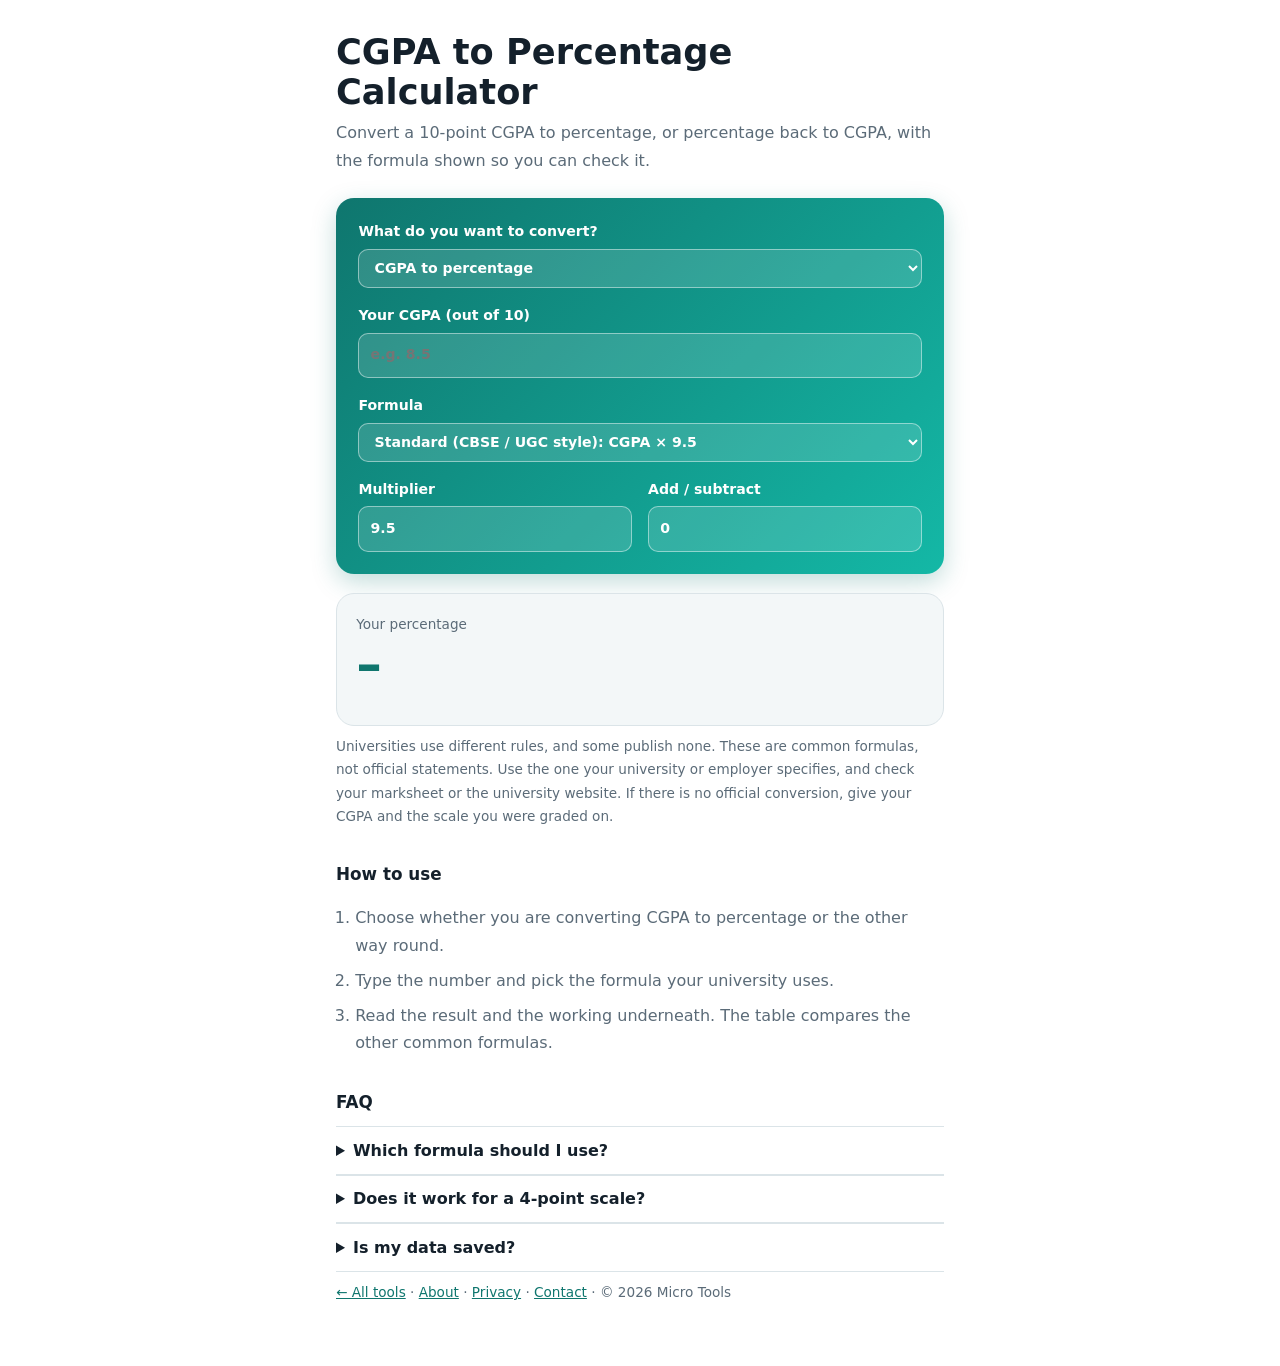
==== tools/cgpa-to-percentage/index.html @ b3215db8 "Add custom domain easyhisaab.com: CNAME file + update canonical URLs, sitemap, robots.txt" ====
<!doctype html>
<html lang="en">
<head>
<meta charset="utf-8">
<meta name="viewport" content="width=device-width, initial-scale=1, viewport-fit=cover">
<title>CGPA to Percentage Calculator (10-Point Scale) | Free, Instant</title>
<meta name="description" content="Convert CGPA to percentage and percentage back to CGPA. Choose the standard 9.5 formula, VTU, Mumbai University or your own. Free and private.">
<link rel="canonical" href="https://easyhisaab.com/tools/cgpa-to-percentage/">
<link rel="stylesheet" href="../../assets/style.css">
<style>
main.c{--fg:#14202b;--mut:#5b6b78;--bd:#dbe4e8;--card:#f3f7f8;--ac:#0f766e;max-width:640px;margin:0 auto;padding:2rem 1rem 3rem;color:var(--fg)}
@media(prefers-color-scheme:dark){main.c{--fg:#e5edf1;--mut:#92a4af;--bd:#283740;--card:#162027;--ac:#34d3c1}}
main.c h1{font-size:clamp(1.6rem,5vw,2.2rem);line-height:1.15;margin:0 0 .4rem}
.c .lead{color:var(--mut);margin:0 0 1.5rem}
.c-card{background:linear-gradient(135deg,#0f766e,#14b8a6);color:#fff;border-radius:18px;padding:1.4rem;display:grid;grid-template-columns:1fr 1fr;gap:1rem;box-shadow:0 8px 24px rgba(15,118,110,.25)}
.c-card .full{grid-column:1/-1}
main.c .c-card label{display:block;font-size:.88rem;font-weight:600;color:#fff!important}
.c-card input,.c-card select{color-scheme:dark;width:100%;margin-top:.3rem;padding:.6rem .7rem;font:inherit;color:#fff;background:rgba(255,255,255,.14);border:1px solid rgba(255,255,255,.45);border-radius:10px}
.c-card select option{color:#000}
.c-card input:focus-visible,.c-card select:focus-visible{outline:3px solid #fff;outline-offset:2px}
.c-res{margin-top:1.2rem;border:1px solid var(--bd);background:var(--card);border-radius:18px;padding:1.2rem}
.c-big{font-size:clamp(2.2rem,9vw,3.2rem);font-weight:800;color:var(--ac);line-height:1.1;font-variant-numeric:tabular-nums}
.c-note{color:var(--mut);font-size:.85rem;margin-top:.6rem}
.c-res table{width:100%;border-collapse:collapse;margin-top:.8rem;font-variant-numeric:tabular-nums}
.c-res td{padding:.45rem 0;border-bottom:1px solid var(--bd)}.c-res td:last-child{text-align:right;font-weight:600}
.c h3.h{font-size:1.05rem;margin:2rem 0 .6rem}
.c details{border-bottom:1px solid var(--bd);padding:.6rem 0}.c summary{cursor:pointer;font-weight:600}
@media(max-width:520px){.c-card{grid-template-columns:1fr}}
</style>
</head>
<body>
<main class="c">
<h1>CGPA to Percentage Calculator</h1>
<p class="lead">Convert a 10-point CGPA to percentage, or percentage back to CGPA, with the formula shown so you can check it.</p>

<div class="c-card" role="group" aria-label="Conversion details">
<label class="full">What do you want to convert?<select id="mode"><option value="fwd">CGPA to percentage</option><option value="rev">Percentage to CGPA</option></select></label>
<label class="full"><span id="vlabel">Your CGPA (out of 10)</span><input id="val" type="number" min="0" max="100" step="0.01" inputmode="decimal" placeholder="e.g. 8.5"></label>
<label class="full">Formula<select id="method">
<option value="cbse">Standard (CBSE / UGC style): CGPA × 9.5</option>
<option value="ten">Simple: CGPA × 10</option>
<option value="vtu">VTU: (CGPA − 0.75) × 10</option>
<option value="mum">Mumbai University: 7.1 × CGPA + 11</option>
<option value="custom">My own formula</option></select></label>
<label id="cmw" hidden>Multiplier<input id="cm" type="number" step="0.01" value="9.5"></label>
<label id="cow" hidden>Add / subtract<input id="co" type="number" step="0.01" value="0"></label>
</div>

<section class="c-res" aria-live="polite">
<div class="c-note" style="margin:0" id="rl">Result</div>
<div class="c-big" id="big">–</div>
<div class="c-note" id="how"></div>
<table id="cmp"></table>
</section>

<p class="c-note">Universities use different rules, and some publish none. These are common formulas, not official statements. Use the one your university or employer specifies, and check your marksheet or the university website. If there is no official conversion, give your CGPA and the scale you were graded on.</p>

<!-- AD SLOT: place ad code here later -->

<h3 class="h">How to use</h3>
<ol>
<li>Choose whether you are converting CGPA to percentage or the other way round.</li>
<li>Type the number and pick the formula your university uses.</li>
<li>Read the result and the working underneath. The table compares the other common formulas.</li>
</ol>

<h3 class="h">FAQ</h3>
<details><summary>Which formula should I use?</summary><p>The one your university or the organisation asking for it specifies. Many places accept CGPA × 9.5 when there is no official rule, but that is not universal.</p></details>
<details><summary>Does it work for a 4-point scale?</summary><p>No. This tool is for 10-point CGPA systems.</p></details>
<details><summary>Is my data saved?</summary><p>No. Everything is calculated in your browser and nothing is uploaded or stored.</p></details>
<p class="c-note"><a href="../../index.html">&larr; All tools</a> &middot; <a href="../../index.html#about">About</a> &middot; <a href="../../index.html#privacy">Privacy</a> &middot; <a href="../../index.html#contact">Contact</a> &middot; &copy; <span data-year></span> Micro Tools</p>
</main>
<script src="../../assets/common.js"></script>
<script src="app.js"></script>
</body>
</html>
---- assets/style.css ----
:root{color-scheme:light dark;--bg:#fff;--fg:#1c2529;--mut:#6b7a80;--bd:#e4eaec;--ac:#0d9488;--acfg:#fff}
@media(prefers-color-scheme:dark){:root{--bg:#0f1417;--fg:#e6edef;--mut:#8d9ea5;--bd:#232d32;--ac:#2dd4bf;--acfg:#05201d}}
*{box-sizing:border-box}
html{padding-top:env(safe-area-inset-top,0)}
body{margin:0;background:var(--bg);color:var(--fg);font:16px/1.7 system-ui,-apple-system,"Segoe UI",Roboto,sans-serif}
a{color:var(--ac)}
:focus-visible{outline:2px solid var(--ac);outline-offset:3px}
.wrap{max-width:560px;margin:0 auto;padding:0 1.25rem}
header.site .wrap{padding:1.5rem 1.25rem 0}
header.site a{font-weight:600;text-decoration:none;color:var(--ac);letter-spacing:.02em}
h1{font-size:clamp(1.6rem,5vw,2rem);font-weight:600;line-height:1.2;margin:3rem 0 .75rem}
h2{font-size:1.05rem;font-weight:600;margin:3.5rem 0 1rem}
h3{font-weight:600}
.lead{color:var(--mut);margin:0 0 2rem}
.panel{border-top:1px solid var(--bd);padding:1.25rem 0;margin:0}
form.grid{display:grid;grid-template-columns:1fr;gap:1.25rem}
label{display:block;font-size:.85rem;color:var(--mut)}
input,select{width:100%;margin-top:.35rem;padding:.6rem 0;font:inherit;color:var(--fg);background:transparent;border:0;border-bottom:1px solid var(--bd);border-radius:0}
input:focus,select:focus{outline:0;border-bottom-color:var(--ac)}
select option{background:var(--bg);color:var(--fg)}
button,.btn{font:inherit;cursor:pointer;padding:.45rem 0;border:0;background:none;color:var(--ac)}
button:hover,.btn:hover{text-decoration:underline}
button.primary{padding:.7rem 1.75rem;background:var(--ac);color:var(--acfg);border-radius:999px;font-weight:600}
button.primary:hover{text-decoration:none;opacity:.9}
button.danger{color:var(--mut)}
.row{display:flex;flex-wrap:wrap;gap:.5rem 1.25rem;align-items:center}
form .row{margin-top:.5rem}
.totals{display:flex;flex-wrap:wrap;gap:1rem 2.5rem;color:var(--mut);font-size:.9rem}
.totals b{font-size:1.4rem;font-weight:600;color:var(--fg);display:block;font-variant-numeric:tabular-nums}
ul.subs{list-style:none;margin:0;padding:0}
.sub{display:grid;grid-template-columns:3.5rem 1fr;gap:1rem;padding:1.25rem 0;border-top:1px solid var(--bd)}
.sub.off{opacity:.55}
.days{line-height:1}
.days b{display:block;font-size:1.9rem;font-weight:600;font-variant-numeric:tabular-nums}
.urgent .days b,.soon .days b{color:var(--ac)}
.days small{color:var(--mut);font-size:.75rem}
.sub h3{margin:0;font-size:1rem}
.meta{color:var(--mut);font-size:.875rem;margin:.1rem 0 .5rem}
.sub .row button{font-size:.875rem;padding:.2rem 0}
.empty{color:var(--mut);padding:1rem 0}
details{border-top:1px solid var(--bd);padding:.75rem 0}summary{cursor:pointer}
details p{color:var(--mut);margin:.5rem 0 0}
ol{padding-left:1.2rem;color:var(--mut)}li{margin-bottom:.5rem}
footer{margin:4rem 0 3rem;color:var(--mut);font-size:.85rem}
.alert{display:grid;grid-template-columns:2.5rem 1fr;gap:1rem;padding:1.25rem;margin-bottom:1rem;border:1px solid var(--ac);border-radius:12px}
.alert .em{font-size:1.8rem;line-height:1}
.alert h3{margin:0;font-size:1rem}.alert p{margin:.2rem 0 .7rem;color:var(--mut)}
.alert img{max-width:100%;max-height:160px;border-radius:8px;display:block;margin:.4rem 0}
.alert .row button{font-size:.875rem;padding:.2rem 0}
.rain{font-size:1.3rem;letter-spacing:.3rem;white-space:nowrap;overflow:hidden;margin-bottom:.6rem}
@media(prefers-reduced-motion:no-preference){
.alert .em{display:inline-block;animation:bob 1.4s ease-in-out infinite}.st3 .em{animation-name:shake}.rain{animation:slide 6s linear infinite}
@keyframes bob{50%{transform:translateY(-4px)}}@keyframes shake{25%{transform:rotate(-8deg)}75%{transform:rotate(8deg)}}@keyframes slide{from{transform:translateX(-30%)}to{transform:translateX(0)}}}
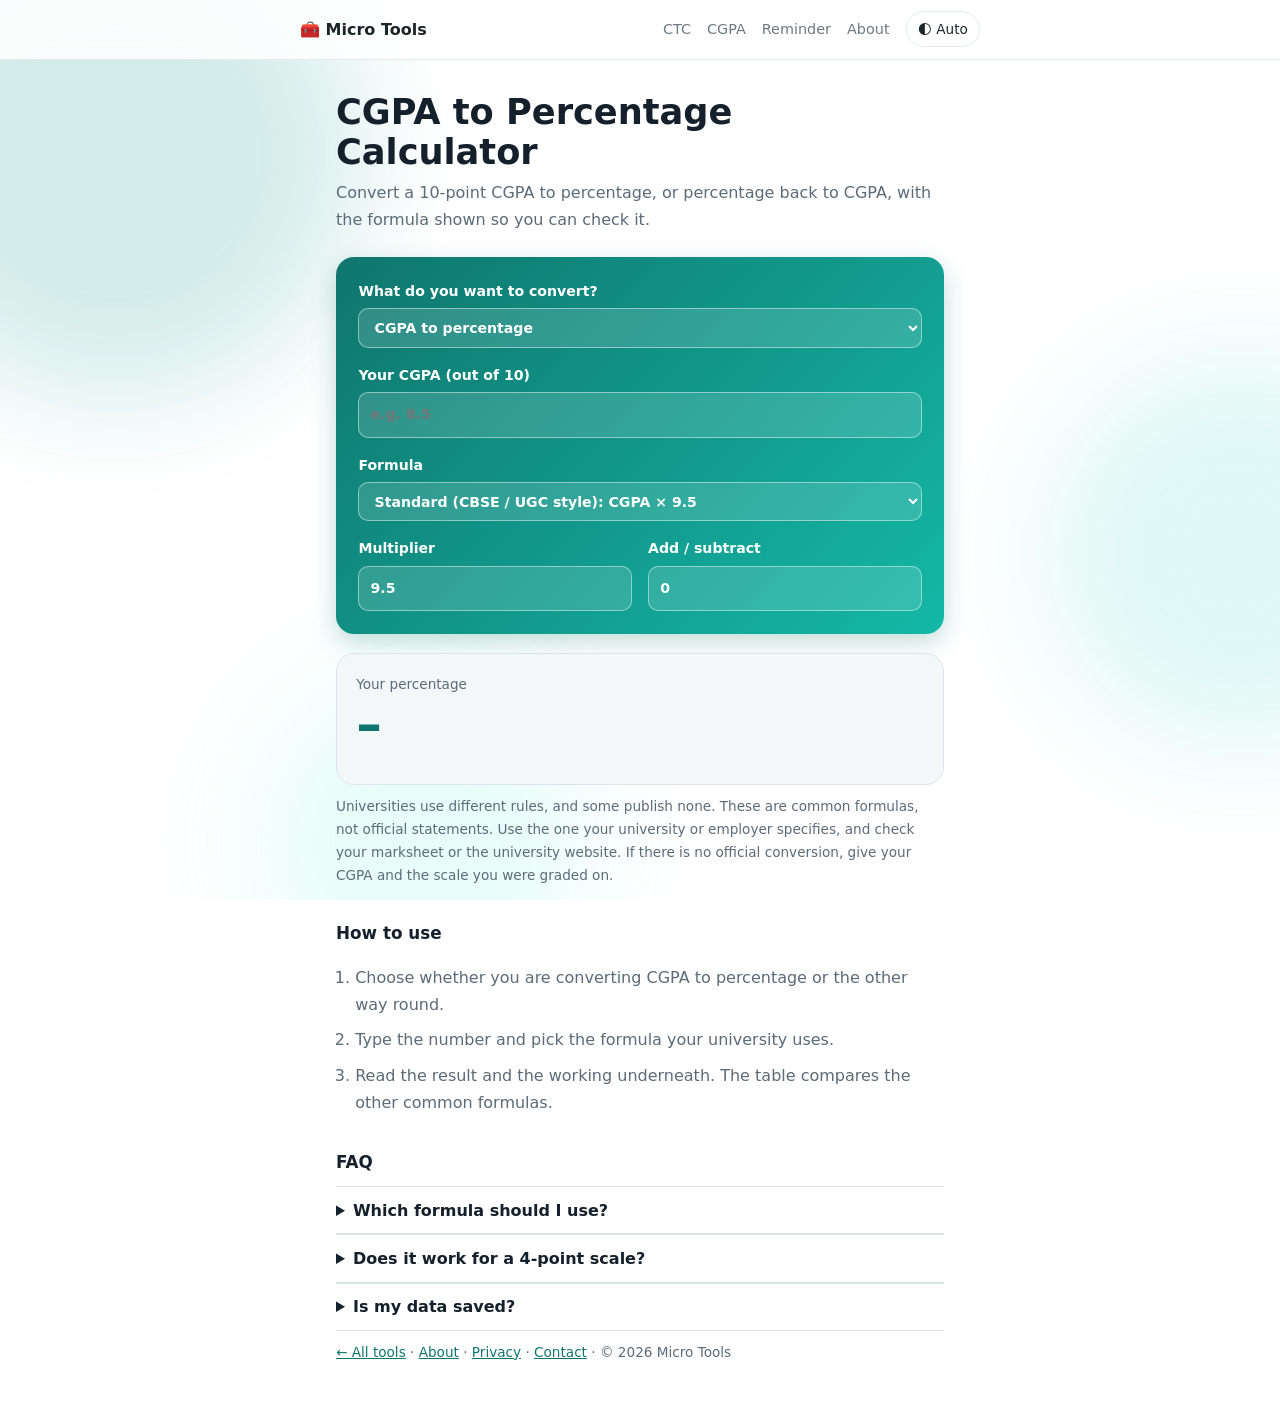
==== commit 8b6ddbcd: "Add sticky nav bar, manual light/dark theme toggle, and floating blob background" ====
--- a/tools/cgpa-to-percentage/index.html
+++ b/tools/cgpa-to-percentage/index.html
@@ -3,13 +3,26 @@
 <head>
 <meta charset="utf-8">
 <meta name="viewport" content="width=device-width, initial-scale=1, viewport-fit=cover">
+<script>(()=>{try{const m=localStorage.getItem('theme');if(m&&m!=='auto')document.documentElement.setAttribute('data-theme',m);}catch(e){}})();</script>
 <title>CGPA to Percentage Calculator (10-Point Scale) | Free, Instant</title>
 <meta name="description" content="Convert CGPA to percentage and percentage back to CGPA. Choose the standard 9.5 formula, VTU, Mumbai University or your own. Free and private.">
 <link rel="canonical" href="https://easyhisaab.com/tools/cgpa-to-percentage/">
+<link rel="icon" href="../../assets/favicon.svg" type="image/svg+xml">
+<meta property="og:type" content="website">
+<meta property="og:site_name" content="Micro Tools">
+<meta property="og:title" content="CGPA to Percentage Calculator (10-Point Scale) | Free, Instant">
+<meta property="og:description" content="Convert CGPA to percentage and percentage back to CGPA. Choose the standard 9.5 formula, VTU, Mumbai University or your own. Free and private.">
+<meta property="og:url" content="https://easyhisaab.com/tools/cgpa-to-percentage/">
+<meta name="twitter:card" content="summary">
+<meta name="twitter:title" content="CGPA to Percentage Calculator (10-Point Scale) | Free, Instant">
+<meta name="twitter:description" content="Convert CGPA to percentage and percentage back to CGPA. Choose the standard 9.5 formula, VTU, Mumbai University or your own. Free and private.">
+<script async src="https://pagead2.googlesyndication.com/pagead/js/adsbygoogle.js?client=ca-pub-5302080091133131" crossorigin="anonymous"></script>
 <link rel="stylesheet" href="../../assets/style.css">
 <style>
 main.c{--fg:#14202b;--mut:#5b6b78;--bd:#dbe4e8;--card:#f3f7f8;--ac:#0f766e;max-width:640px;margin:0 auto;padding:2rem 1rem 3rem;color:var(--fg)}
 @media(prefers-color-scheme:dark){main.c{--fg:#e5edf1;--mut:#92a4af;--bd:#283740;--card:#162027;--ac:#34d3c1}}
+html[data-theme="dark"] main.c{--fg:#e5edf1;--mut:#92a4af;--bd:#283740;--card:#162027;--ac:#34d3c1}
+html[data-theme="light"] main.c{--fg:#14202b;--mut:#5b6b78;--bd:#dbe4e8;--card:#f3f7f8;--ac:#0f766e}
 main.c h1{font-size:clamp(1.6rem,5vw,2.2rem);line-height:1.15;margin:0 0 .4rem}
 .c .lead{color:var(--mut);margin:0 0 1.5rem}
 .c-card{background:linear-gradient(135deg,#0f766e,#14b8a6);color:#fff;border-radius:18px;padding:1.4rem;display:grid;grid-template-columns:1fr 1fr;gap:1rem;box-shadow:0 8px 24px rgba(15,118,110,.25)}
@@ -29,6 +42,17 @@
 </style>
 </head>
 <body>
+<div class="bg-blobs" aria-hidden="true"><span></span><span></span><span></span></div>
+<nav class="site"><div class="wrap">
+<a class="brand" href="../../index.html">🧰 Micro Tools</a>
+<div class="links">
+<a href="../ctc-to-inhand/">CTC</a>
+<a href="../cgpa-to-percentage/">CGPA</a>
+<a href="../subscription-reminder/">Reminder</a>
+<a href="../../index.html#about">About</a>
+</div>
+<button type="button" id="themeToggle" aria-label="Toggle theme">🌓 Auto</button>
+</div></nav>
 <main class="c">
 <h1>CGPA to Percentage Calculator</h1>
 <p class="lead">Convert a 10-point CGPA to percentage, or percentage back to CGPA, with the formula shown so you can check it.</p>
@@ -55,8 +79,6 @@
 
 <p class="c-note">Universities use different rules, and some publish none. These are common formulas, not official statements. Use the one your university or employer specifies, and check your marksheet or the university website. If there is no official conversion, give your CGPA and the scale you were graded on.</p>
 
-<!-- AD SLOT: place ad code here later -->
-
 <h3 class="h">How to use</h3>
 <ol>
 <li>Choose whether you are converting CGPA to percentage or the other way round.</li>
--- a/assets/style.css
+++ b/assets/style.css
@@ -1,8 +1,28 @@
-:root{color-scheme:light dark;--bg:#fff;--fg:#1c2529;--mut:#6b7a80;--bd:#e4eaec;--ac:#0d9488;--acfg:#fff}
-@media(prefers-color-scheme:dark){:root{--bg:#0f1417;--fg:#e6edef;--mut:#8d9ea5;--bd:#232d32;--ac:#2dd4bf;--acfg:#05201d}}
+:root{color-scheme:light dark;--bg:#fff;--fg:#1c2529;--mut:#6b7a80;--bd:#e4eaec;--ac:#0d9488;--acfg:#fff;--blob1:#0d948833;--blob2:#2dd4bf2e;--blob3:#5eead42b}
+@media(prefers-color-scheme:dark){:root{--bg:#0f1417;--fg:#e6edef;--mut:#8d9ea5;--bd:#232d32;--ac:#2dd4bf;--acfg:#05201d;--blob1:#2dd4bf26;--blob2:#0d948833;--blob3:#5eead41f}}
+html[data-theme="light"]{color-scheme:light;--bg:#fff;--fg:#1c2529;--mut:#6b7a80;--bd:#e4eaec;--ac:#0d9488;--acfg:#fff;--blob1:#0d948833;--blob2:#2dd4bf2e;--blob3:#5eead42b}
+html[data-theme="dark"]{color-scheme:dark;--bg:#0f1417;--fg:#e6edef;--mut:#8d9ea5;--bd:#232d32;--ac:#2dd4bf;--acfg:#05201d;--blob1:#2dd4bf26;--blob2:#0d948833;--blob3:#5eead41f}
 *{box-sizing:border-box}
 html{padding-top:env(safe-area-inset-top,0)}
-body{margin:0;background:var(--bg);color:var(--fg);font:16px/1.7 system-ui,-apple-system,"Segoe UI",Roboto,sans-serif}
+body{margin:0;background:var(--bg);color:var(--fg);font:16px/1.7 system-ui,-apple-system,"Segoe UI",Roboto,sans-serif;position:relative;min-height:100vh}
+.bg-blobs{position:fixed;inset:0;z-index:-1;overflow:hidden;pointer-events:none}
+.bg-blobs span{position:absolute;border-radius:50%;filter:blur(60px);opacity:.9}
+.bg-blobs span:nth-child(1){width:38vmax;height:38vmax;background:var(--blob1);top:-10%;left:-10%;animation:float1 22s ease-in-out infinite}
+.bg-blobs span:nth-child(2){width:30vmax;height:30vmax;background:var(--blob2);top:40%;right:-12%;animation:float2 26s ease-in-out infinite}
+.bg-blobs span:nth-child(3){width:26vmax;height:26vmax;background:var(--blob3);bottom:-12%;left:20%;animation:float3 30s ease-in-out infinite}
+@keyframes float1{0%,100%{transform:translate(0,0) scale(1)}50%{transform:translate(6vw,8vh) scale(1.12)}}
+@keyframes float2{0%,100%{transform:translate(0,0) scale(1)}50%{transform:translate(-7vw,6vh) scale(1.08)}}
+@keyframes float3{0%,100%{transform:translate(0,0) scale(1)}50%{transform:translate(5vw,-7vh) scale(1.1)}}
+@media(prefers-reduced-motion:reduce){.bg-blobs span{animation:none}}
+nav.site{position:sticky;top:0;z-index:10;background:var(--bg);background:color-mix(in srgb,var(--bg) 85%,transparent);backdrop-filter:blur(10px);border-bottom:1px solid var(--bd)}
+nav.site .wrap{max-width:720px;margin:0 auto;padding:.7rem 1.25rem;display:flex;align-items:center;gap:1rem;flex-wrap:wrap}
+nav.site .brand{font-weight:700;text-decoration:none;color:var(--fg);display:flex;align-items:center;gap:.4rem;margin-right:auto}
+nav.site .links{display:flex;gap:1rem;flex-wrap:wrap;font-size:.9rem}
+nav.site .links a{text-decoration:none;color:var(--mut);font-weight:500}
+nav.site .links a:hover{color:var(--ac)}
+#themeToggle{font:inherit;cursor:pointer;border:1px solid var(--bd);background:var(--card,transparent);color:var(--fg);border-radius:999px;padding:.35rem .7rem;font-size:.85rem;display:flex;align-items:center;gap:.3rem}
+#themeToggle:hover{border-color:var(--ac)}
+@media(max-width:560px){nav.site .links{font-size:.82rem;gap:.7rem}}
 a{color:var(--ac)}
 :focus-visible{outline:2px solid var(--ac);outline-offset:3px}
 .wrap{max-width:560px;margin:0 auto;padding:0 1.25rem}
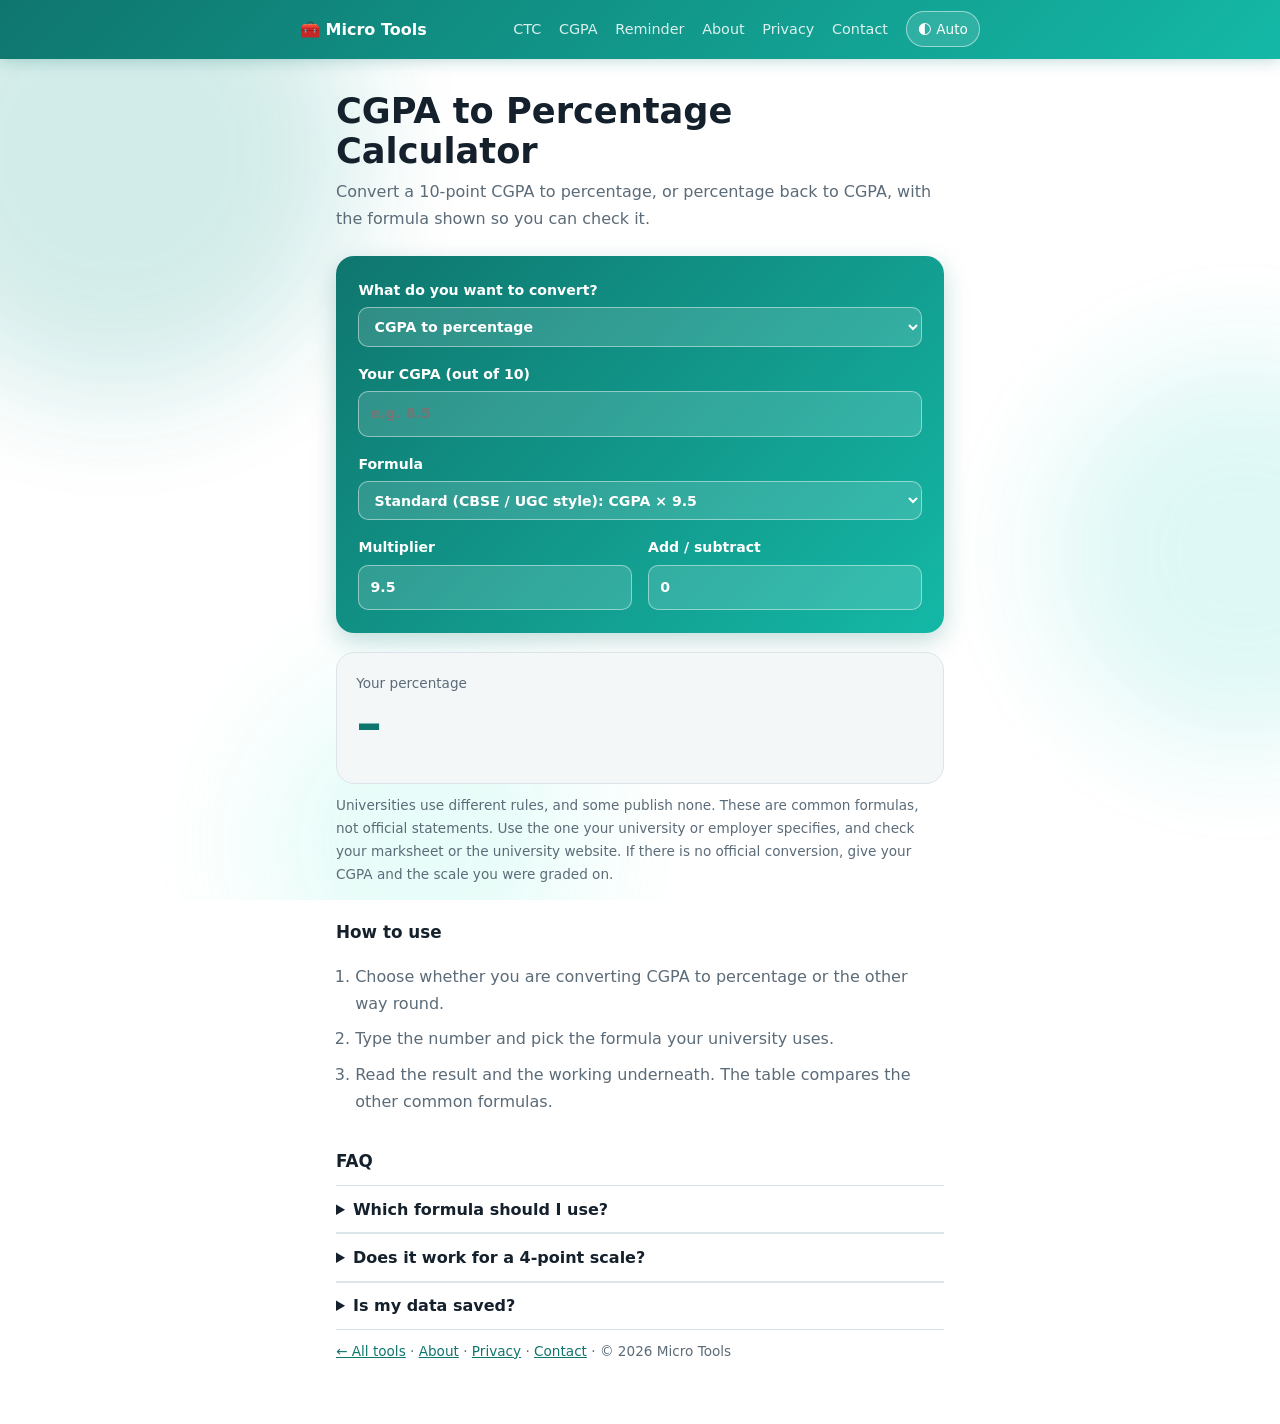
==== commit c4803c60: "Nav bar polish: colored gradient, left/right layout, Privacy/Contact links, fix hover underline; add" ====
--- a/tools/cgpa-to-percentage/index.html
+++ b/tools/cgpa-to-percentage/index.html
@@ -45,13 +45,17 @@
 <div class="bg-blobs" aria-hidden="true"><span></span><span></span><span></span></div>
 <nav class="site"><div class="wrap">
 <a class="brand" href="../../index.html">🧰 Micro Tools</a>
+<div class="right">
 <div class="links">
 <a href="../ctc-to-inhand/">CTC</a>
 <a href="../cgpa-to-percentage/">CGPA</a>
 <a href="../subscription-reminder/">Reminder</a>
 <a href="../../index.html#about">About</a>
+<a href="../../index.html#privacy">Privacy</a>
+<a href="../../index.html#contact">Contact</a>
 </div>
 <button type="button" id="themeToggle" aria-label="Toggle theme">🌓 Auto</button>
+</div>
 </div></nav>
 <main class="c">
 <h1>CGPA to Percentage Calculator</h1>
--- a/assets/style.css
+++ b/assets/style.css
@@ -6,23 +6,24 @@
 html{padding-top:env(safe-area-inset-top,0)}
 body{margin:0;background:var(--bg);color:var(--fg);font:16px/1.7 system-ui,-apple-system,"Segoe UI",Roboto,sans-serif;position:relative;min-height:100vh}
 .bg-blobs{position:fixed;inset:0;z-index:-1;overflow:hidden;pointer-events:none}
-.bg-blobs span{position:absolute;border-radius:50%;filter:blur(60px);opacity:.9}
-.bg-blobs span:nth-child(1){width:38vmax;height:38vmax;background:var(--blob1);top:-10%;left:-10%;animation:float1 22s ease-in-out infinite}
-.bg-blobs span:nth-child(2){width:30vmax;height:30vmax;background:var(--blob2);top:40%;right:-12%;animation:float2 26s ease-in-out infinite}
-.bg-blobs span:nth-child(3){width:26vmax;height:26vmax;background:var(--blob3);bottom:-12%;left:20%;animation:float3 30s ease-in-out infinite}
-@keyframes float1{0%,100%{transform:translate(0,0) scale(1)}50%{transform:translate(6vw,8vh) scale(1.12)}}
-@keyframes float2{0%,100%{transform:translate(0,0) scale(1)}50%{transform:translate(-7vw,6vh) scale(1.08)}}
-@keyframes float3{0%,100%{transform:translate(0,0) scale(1)}50%{transform:translate(5vw,-7vh) scale(1.1)}}
-@media(prefers-reduced-motion:reduce){.bg-blobs span{animation:none}}
-nav.site{position:sticky;top:0;z-index:10;background:var(--bg);background:color-mix(in srgb,var(--bg) 85%,transparent);backdrop-filter:blur(10px);border-bottom:1px solid var(--bd)}
-nav.site .wrap{max-width:720px;margin:0 auto;padding:.7rem 1.25rem;display:flex;align-items:center;gap:1rem;flex-wrap:wrap}
-nav.site .brand{font-weight:700;text-decoration:none;color:var(--fg);display:flex;align-items:center;gap:.4rem;margin-right:auto}
-nav.site .links{display:flex;gap:1rem;flex-wrap:wrap;font-size:.9rem}
-nav.site .links a{text-decoration:none;color:var(--mut);font-weight:500}
-nav.site .links a:hover{color:var(--ac)}
-#themeToggle{font:inherit;cursor:pointer;border:1px solid var(--bd);background:var(--card,transparent);color:var(--fg);border-radius:999px;padding:.35rem .7rem;font-size:.85rem;display:flex;align-items:center;gap:.3rem}
-#themeToggle:hover{border-color:var(--ac)}
-@media(max-width:560px){nav.site .links{font-size:.82rem;gap:.7rem}}
+.bg-blobs span{position:absolute;border-radius:50%;filter:blur(60px);opacity:.9;--mx:0px;--my:0px;transition:transform 1.1s cubic-bezier(.22,.9,.3,1)}
+.bg-blobs span:nth-child(1){width:38vmax;height:38vmax;background:var(--blob1);top:-10%;left:-10%;animation:float1 22s ease-in-out infinite;transform:translate(var(--mx),var(--my))}
+.bg-blobs span:nth-child(2){width:30vmax;height:30vmax;background:var(--blob2);top:40%;right:-12%;animation:float2 26s ease-in-out infinite;transform:translate(var(--mx),var(--my))}
+.bg-blobs span:nth-child(3){width:26vmax;height:26vmax;background:var(--blob3);bottom:-12%;left:20%;animation:float3 30s ease-in-out infinite;transform:translate(var(--mx),var(--my))}
+@keyframes float1{0%,100%{margin:0 0}50%{margin:8vh 6vw 0 0}}
+@keyframes float2{0%,100%{margin:0 0}50%{margin:6vh 0 0 -7vw}}
+@keyframes float3{0%,100%{margin:0 0}50%{margin:-7vh 0 0 5vw}}
+@media(prefers-reduced-motion:reduce){.bg-blobs span{animation:none;transition:none}}
+nav.site{position:sticky;top:0;z-index:10;background:linear-gradient(135deg,#0f766e,#14b8a6);box-shadow:0 2px 14px rgba(15,118,110,.25)}
+nav.site .wrap{max-width:720px;margin:0 auto;padding:.7rem 1.25rem;display:flex;align-items:center;justify-content:space-between;gap:1rem;flex-wrap:wrap}
+nav.site .brand{font-weight:700;text-decoration:none;color:#fff;display:flex;align-items:center;gap:.4rem;flex-shrink:0}
+nav.site .right{display:flex;align-items:center;gap:1.1rem;flex-wrap:wrap}
+nav.site .links{display:flex;gap:1.1rem;flex-wrap:wrap;font-size:.9rem}
+nav.site .links a{text-decoration:none;color:rgba(255,255,255,.85);font-weight:500}
+nav.site .links a:hover{color:#fff;text-decoration:underline}
+#themeToggle{font:inherit;cursor:pointer;border:1px solid rgba(255,255,255,.5);background:rgba(255,255,255,.12);color:#fff;border-radius:999px;padding:.35rem .7rem;font-size:.85rem;display:flex;align-items:center;gap:.3rem;text-decoration:none}
+#themeToggle:hover{border-color:#fff;text-decoration:none}
+@media(max-width:620px){nav.site .links{font-size:.82rem;gap:.7rem}nav.site .wrap{gap:.6rem}}
 a{color:var(--ac)}
 :focus-visible{outline:2px solid var(--ac);outline-offset:3px}
 .wrap{max-width:560px;margin:0 auto;padding:0 1.25rem}
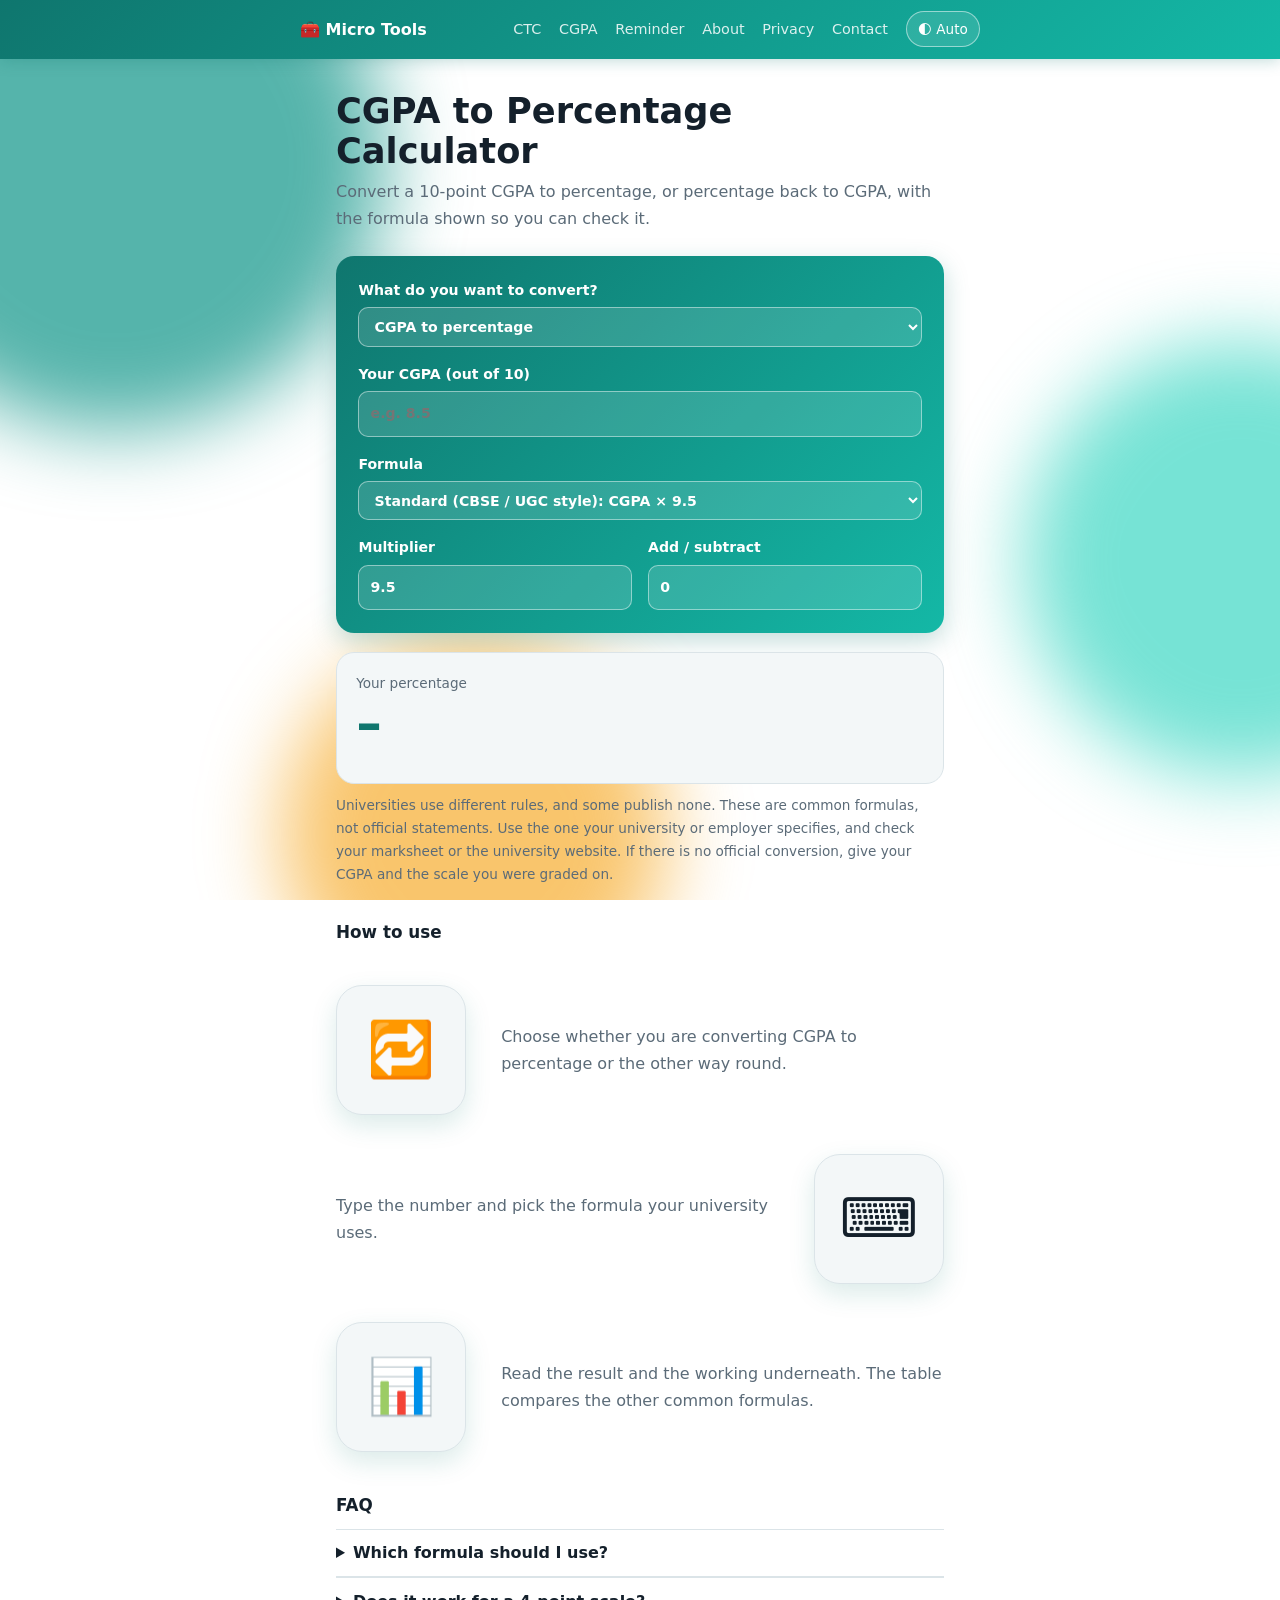
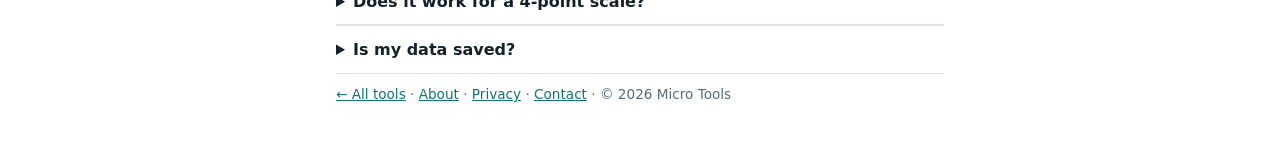
==== commit 4758b530: "Replace list-style content with alternating image+text zigzag layout across homepage and all tool pa" ====
--- a/tools/cgpa-to-percentage/index.html
+++ b/tools/cgpa-to-percentage/index.html
@@ -84,11 +84,18 @@
 <p class="c-note">Universities use different rules, and some publish none. These are common formulas, not official statements. Use the one your university or employer specifies, and check your marksheet or the university website. If there is no official conversion, give your CGPA and the scale you were graded on.</p>
 
 <h3 class="h">How to use</h3>
-<ol>
-<li>Choose whether you are converting CGPA to percentage or the other way round.</li>
-<li>Type the number and pick the formula your university uses.</li>
-<li>Read the result and the working underneath. The table compares the other common formulas.</li>
-</ol>
+<div class="feature">
+<div class="feature-art" aria-hidden="true">🔁</div>
+<div class="feature-text"><p style="margin:0">Choose whether you are converting CGPA to percentage or the other way round.</p></div>
+</div>
+<div class="feature rev">
+<div class="feature-art" aria-hidden="true">⌨️</div>
+<div class="feature-text"><p style="margin:0">Type the number and pick the formula your university uses.</p></div>
+</div>
+<div class="feature">
+<div class="feature-art" aria-hidden="true">📊</div>
+<div class="feature-text"><p style="margin:0">Read the result and the working underneath. The table compares the other common formulas.</p></div>
+</div>
 
 <h3 class="h">FAQ</h3>
 <details><summary>Which formula should I use?</summary><p>The one your university or the organisation asking for it specifies. Many places accept CGPA × 9.5 when there is no official rule, but that is not universal.</p></details>
--- a/assets/style.css
+++ b/assets/style.css
@@ -1,19 +1,30 @@
-:root{color-scheme:light dark;--bg:#fff;--fg:#1c2529;--mut:#6b7a80;--bd:#e4eaec;--ac:#0d9488;--acfg:#fff;--blob1:#0d948833;--blob2:#2dd4bf2e;--blob3:#5eead42b}
-@media(prefers-color-scheme:dark){:root{--bg:#0f1417;--fg:#e6edef;--mut:#8d9ea5;--bd:#232d32;--ac:#2dd4bf;--acfg:#05201d;--blob1:#2dd4bf26;--blob2:#0d948833;--blob3:#5eead41f}}
-html[data-theme="light"]{color-scheme:light;--bg:#fff;--fg:#1c2529;--mut:#6b7a80;--bd:#e4eaec;--ac:#0d9488;--acfg:#fff;--blob1:#0d948833;--blob2:#2dd4bf2e;--blob3:#5eead42b}
-html[data-theme="dark"]{color-scheme:dark;--bg:#0f1417;--fg:#e6edef;--mut:#8d9ea5;--bd:#232d32;--ac:#2dd4bf;--acfg:#05201d;--blob1:#2dd4bf26;--blob2:#0d948833;--blob3:#5eead41f}
+:root{color-scheme:light dark;--bg:#fff;--fg:#1c2529;--mut:#6b7a80;--bd:#e4eaec;--ac:#0d9488;--acfg:#fff;--blob1:#0d9488b3;--blob2:#2dd4bfa6;--blob3:#f59e0b99}
+@media(prefers-color-scheme:dark){:root{--bg:#0f1417;--fg:#e6edef;--mut:#8d9ea5;--bd:#232d32;--ac:#2dd4bf;--acfg:#05201d;--blob1:#2dd4bf8c;--blob2:#0d9488a6;--blob3:#f59e0b73}}
+html[data-theme="light"]{color-scheme:light;--bg:#fff;--fg:#1c2529;--mut:#6b7a80;--bd:#e4eaec;--ac:#0d9488;--acfg:#fff;--blob1:#0d9488b3;--blob2:#2dd4bfa6;--blob3:#f59e0b99}
+html[data-theme="dark"]{color-scheme:dark;--bg:#0f1417;--fg:#e6edef;--mut:#8d9ea5;--bd:#232d32;--ac:#2dd4bf;--acfg:#05201d;--blob1:#2dd4bf8c;--blob2:#0d9488a6;--blob3:#f59e0b73}
 *{box-sizing:border-box}
 html{padding-top:env(safe-area-inset-top,0)}
 body{margin:0;background:var(--bg);color:var(--fg);font:16px/1.7 system-ui,-apple-system,"Segoe UI",Roboto,sans-serif;position:relative;min-height:100vh}
 .bg-blobs{position:fixed;inset:0;z-index:-1;overflow:hidden;pointer-events:none}
-.bg-blobs span{position:absolute;border-radius:50%;filter:blur(60px);opacity:.9;--mx:0px;--my:0px;transition:transform 1.1s cubic-bezier(.22,.9,.3,1)}
-.bg-blobs span:nth-child(1){width:38vmax;height:38vmax;background:var(--blob1);top:-10%;left:-10%;animation:float1 22s ease-in-out infinite;transform:translate(var(--mx),var(--my))}
-.bg-blobs span:nth-child(2){width:30vmax;height:30vmax;background:var(--blob2);top:40%;right:-12%;animation:float2 26s ease-in-out infinite;transform:translate(var(--mx),var(--my))}
-.bg-blobs span:nth-child(3){width:26vmax;height:26vmax;background:var(--blob3);bottom:-12%;left:20%;animation:float3 30s ease-in-out infinite;transform:translate(var(--mx),var(--my))}
-@keyframes float1{0%,100%{margin:0 0}50%{margin:8vh 6vw 0 0}}
-@keyframes float2{0%,100%{margin:0 0}50%{margin:6vh 0 0 -7vw}}
-@keyframes float3{0%,100%{margin:0 0}50%{margin:-7vh 0 0 5vw}}
+.bg-blobs span{position:absolute;border-radius:50%;filter:blur(40px);mix-blend-mode:normal;--mx:0px;--my:0px;--sy:0px;transition:transform .5s cubic-bezier(.22,.9,.3,1)}
+.bg-blobs span:nth-child(1){width:42vmax;height:42vmax;background:var(--blob1);top:-12%;left:-12%;animation:float1 18s ease-in-out infinite;transform:translate(calc(var(--mx) - var(--sy)*.6),calc(var(--my) - var(--sy)*.3))}
+.bg-blobs span:nth-child(2){width:34vmax;height:34vmax;background:var(--blob2);top:38%;right:-14%;animation:float2 21s ease-in-out infinite;transform:translate(calc(var(--mx) + var(--sy)*.4),calc(var(--my) + var(--sy)*.5))}
+.bg-blobs span:nth-child(3){width:30vmax;height:30vmax;background:var(--blob3);bottom:-14%;left:22%;animation:float3 24s ease-in-out infinite;transform:translate(calc(var(--mx) - var(--sy)*.3),calc(var(--my) - var(--sy)*.7))}
+@keyframes float1{0%,100%{margin:0 0}50%{margin:9vh 7vw 0 0}}
+@keyframes float2{0%,100%{margin:0 0}50%{margin:7vh 0 0 -8vw}}
+@keyframes float3{0%,100%{margin:0 0}50%{margin:-8vh 0 0 6vw}}
 @media(prefers-reduced-motion:reduce){.bg-blobs span{animation:none;transition:none}}
+.feature{display:flex;align-items:center;gap:2.2rem;margin:2.4rem 0;flex-wrap:wrap}
+.feature.rev{flex-direction:row-reverse}
+.feature.top{align-items:flex-start}
+.feature-art{flex:0 0 130px;width:130px;height:130px;border-radius:26px;background:var(--card,#f3f7f8);border:1px solid var(--bd,#e4eaec);display:flex;align-items:center;justify-content:center;font-size:3.4rem;box-shadow:0 10px 26px rgba(15,118,110,.15);text-decoration:none}
+a.feature-art:hover{box-shadow:0 10px 30px rgba(15,118,110,.3);transform:translateY(-2px)}
+.feature-text{flex:1 1 260px;min-width:220px}
+.feature-text h2,.feature-text h3{margin:0 0 .4rem}
+.feature-text h3 a{text-decoration:none;color:inherit}
+.feature-text h3 a:hover{color:var(--ac)}
+.feature-text p{margin:0 0 .6rem;color:var(--mut)}
+@media(max-width:620px){.feature,.feature.rev{flex-direction:column;text-align:center}.feature-art{margin:0 auto}}
 nav.site{position:sticky;top:0;z-index:10;background:linear-gradient(135deg,#0f766e,#14b8a6);box-shadow:0 2px 14px rgba(15,118,110,.25)}
 nav.site .wrap{max-width:720px;margin:0 auto;padding:.7rem 1.25rem;display:flex;align-items:center;justify-content:space-between;gap:1rem;flex-wrap:wrap}
 nav.site .brand{font-weight:700;text-decoration:none;color:#fff;display:flex;align-items:center;gap:.4rem;flex-shrink:0}
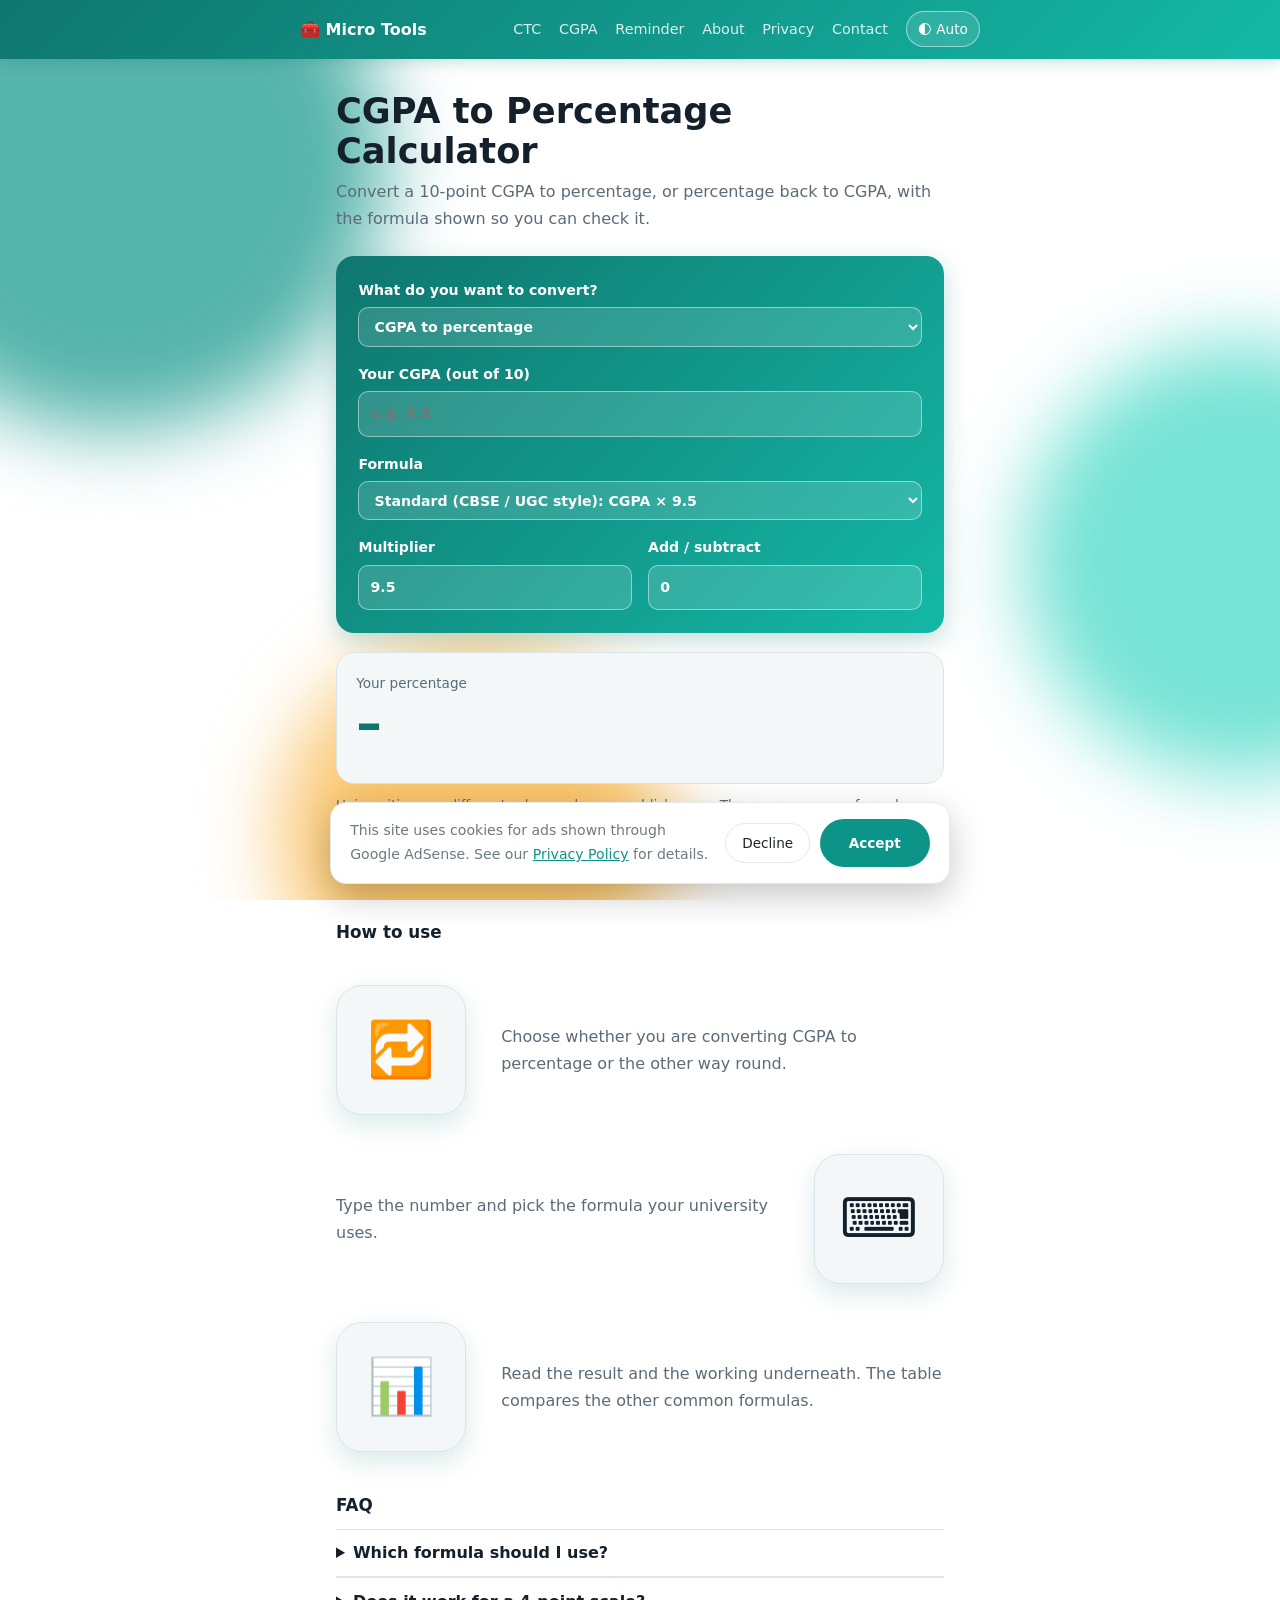
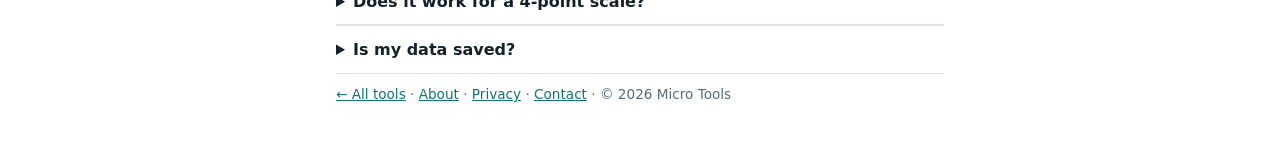
==== commit 85db101f: "Add cookie consent banner across all pages" ====
--- a/tools/cgpa-to-percentage/index.html
+++ b/tools/cgpa-to-percentage/index.html
@@ -103,6 +103,13 @@
 <details><summary>Is my data saved?</summary><p>No. Everything is calculated in your browser and nothing is uploaded or stored.</p></details>
 <p class="c-note"><a href="../../index.html">&larr; All tools</a> &middot; <a href="../../index.html#about">About</a> &middot; <a href="../../index.html#privacy">Privacy</a> &middot; <a href="../../index.html#contact">Contact</a> &middot; &copy; <span data-year></span> Micro Tools</p>
 </main>
+<div class="cookie-banner" id="cookieBanner" role="dialog" aria-label="Cookie notice" hidden>
+<p>This site uses cookies for ads shown through Google AdSense. See our <a href="../../index.html#privacy">Privacy Policy</a> for details.</p>
+<div class="row">
+<button type="button" id="cookieDecline">Decline</button>
+<button type="button" class="primary" id="cookieAccept">Accept</button>
+</div>
+</div>
 <script src="../../assets/common.js"></script>
 <script src="app.js"></script>
 </body>
--- a/assets/style.css
+++ b/assets/style.css
@@ -25,6 +25,15 @@
 .feature-text h3 a:hover{color:var(--ac)}
 .feature-text p{margin:0 0 .6rem;color:var(--mut)}
 @media(max-width:620px){.feature,.feature.rev{flex-direction:column;text-align:center}.feature-art{margin:0 auto}}
+.cookie-banner{position:fixed;left:1rem;right:1rem;bottom:1rem;z-index:50;max-width:620px;margin:0 auto;background:var(--bg,#fff);color:var(--fg,#1c2529);border:1px solid var(--bd,#e4eaec);border-radius:16px;padding:1rem 1.2rem;box-shadow:0 12px 34px rgba(0,0,0,.22);display:flex;gap:1rem;align-items:center;flex-wrap:wrap}
+.cookie-banner[hidden]{display:none}
+.cookie-banner p{margin:0;font-size:.88rem;color:var(--mut,#6b7a80);flex:1 1 240px}
+.cookie-banner p a{color:var(--ac,#0d9488);text-decoration:underline}
+.cookie-banner .row{display:flex;gap:.6rem;flex-wrap:wrap}
+.cookie-banner button{font:inherit;font-size:.85rem;cursor:pointer;padding:.45rem 1rem;border-radius:999px;border:1px solid var(--bd,#e4eaec);background:transparent;color:var(--fg,#1c2529)}
+.cookie-banner button.primary{background:var(--ac,#0d9488);color:#fff;border-color:transparent}
+.cookie-banner button:hover{opacity:.85}
+@media(max-width:480px){.cookie-banner{flex-direction:column;align-items:stretch;text-align:center}.cookie-banner .row{justify-content:center}}
 nav.site{position:sticky;top:0;z-index:10;background:linear-gradient(135deg,#0f766e,#14b8a6);box-shadow:0 2px 14px rgba(15,118,110,.25)}
 nav.site .wrap{max-width:720px;margin:0 auto;padding:.7rem 1.25rem;display:flex;align-items:center;justify-content:space-between;gap:1rem;flex-wrap:wrap}
 nav.site .brand{font-weight:700;text-decoration:none;color:#fff;display:flex;align-items:center;gap:.4rem;flex-shrink:0}
